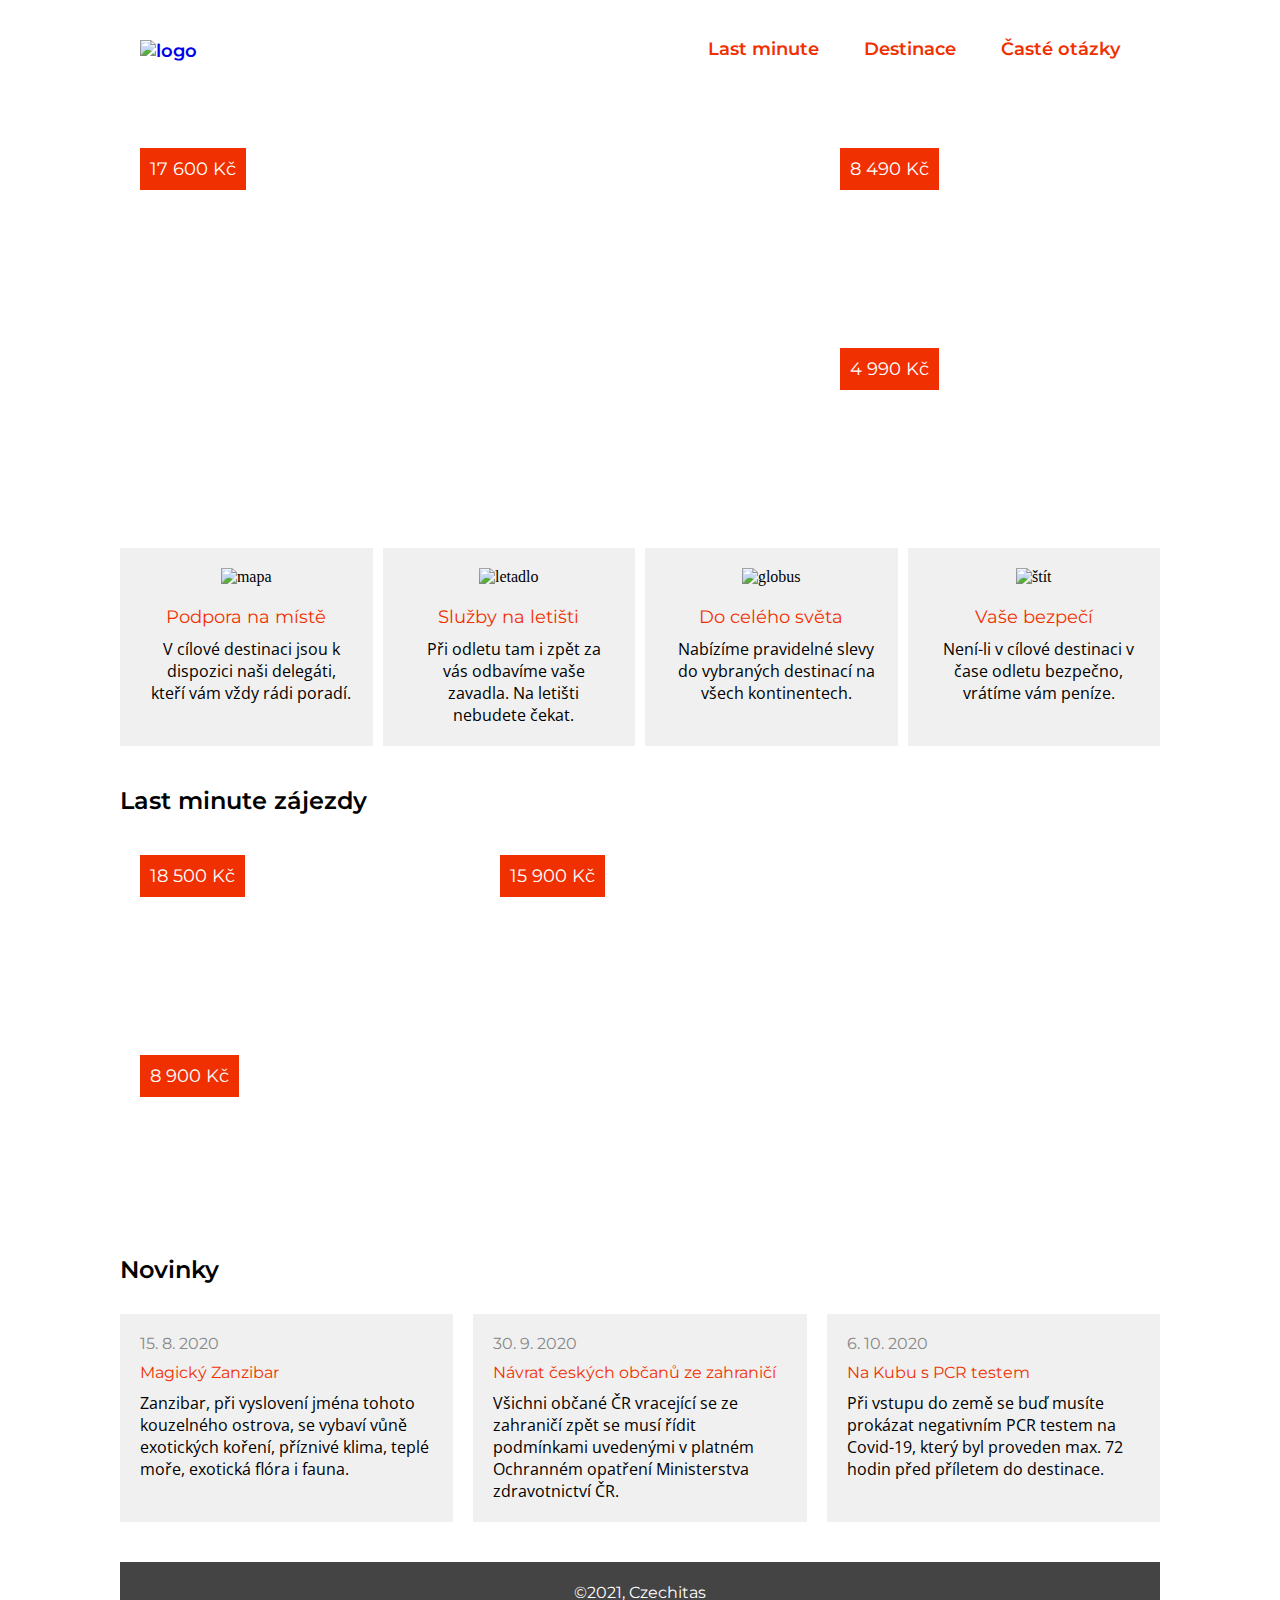
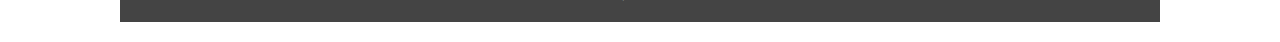
==== index.html @ ebce9c3f "přejmenováno" ====
<!DOCTYPE html>
<html lang="cz">
<head>
    <meta charset="UTF-8">
    <meta http-equiv="X-UA-Compatible" content="IE=edge">
    <meta name="viewport" content="width=device-width, initial-scale=1.0">
    <title>Projekt cestovka</title>

    <link rel="stylesheet" href="style.css">
    <link href="https://fonts.googleapis.com/css2?family=Montserrat:wght@400;600&family=Open+Sans:wght@400;700&display=swap" rel="stylesheet">
</head>

<body>

    <div class="container">

        <div class="top">
        
            <a href="index.html"><img class="logo" src="images/logo.svg" alt="logo"></a>

            <ul class="nav">
                <li class="nav__item"><a class="nav__a" href="index-offer.html">Last minute</a></li>
                <li class="nav__item"><a class="nav__a" href="index-blog.html">Destinace </a></li>
                <li class="nav__item"><a class="nav__a" href="#">Časté otázky</a></li>
            </ul>

        </div>

        <div class="offer offerLeft">
            <div class="offerCard first--left one">
                <p class="offerCard__price">17 600 Kč</p>
                <div class="offerCard__text">
                    <h2 class="offerCard__title--big">Pohoda pod palmami</h2>
                    <p class="offerCard__p">Nejlepší dovolená pro nejvíc nejlínější lidi na světě</p>
                </div>
            </div>

            <div class="offerCard two">
                <p class="offerCard__price">8 490 Kč</p>
                <h4 class="offerCard__title--small">Klid u jezera</h4>
            </div>

            <div class="offerCard three">
                <p class="offerCard__price">4 990 Kč</p>
                <h4 class="offerCard__title--small">Výlet na kole</h4>
            </div>
        </div>

        <div class="card">
            <div class="card__item">
                <img class="card__img" src="images/map.svg" alt="mapa">
                <div class="card__content">
                    <h5 class="card__title">Podpora na místě</h5>
                    <p class="card__p">V cílové destinaci jsou k dispozici naši delegáti, kteří vám vždy rádi poradí.</p>
                </div>
            </div>

            <div class="card__item">
                <img class="card__img" src="images/plane.svg" alt="letadlo">
                <div class="card__content">
                    <h5 class="card__title">Služby na letišti</h5>
                    <p class="card__p">Při odletu tam i zpět za vás odbavíme vaše zavadla. Na letišti nebudete čekat.</p>
                </div>
            </div>

            <div class="card__item">
                <img class="card__img" src="images/globe.svg" alt="globus">
                <div class="card__content">
                    <h5 class="card__title">Do celého světa</h5>
                    <p class="card__p">Nabízíme pravidelné slevy do vybraných destinací na všech kontinentech.</p>
                </div>
            </div>

            <div class="card__item">
                <img class="card__img" src="images/shield.svg" alt="štít">
                <div class="card__content">
                    <h5 class="card__title">Vaše bezpečí</h5>
                    <p class="card__p">Není-li v cílové destinaci v čase odletu bezpečno, vrátíme vám peníze.</p>
                </div>
            </div>
        </div>

        <h3 class="title--small">Last minute zájezdy</h3>
    
        <div class="offer offerRight">
            <div class="first--right offerCard four">
                <p class="offerCard__price">15 900 Kč</p>
                <div class="offerCard__text">
                    <h2 class="offerCard__title--big">Romantika u horského jezera</h2>
                    <p class="offerCard__p">Dechberoucí výhledy na horské štíty a zrcadlovou hladinu jezera.</p>
                </div>
            </div>

            <div class="offerCard five">
                <p class="offerCard__price">18 500 Kč</p>
                <h4 class="offerCard__title--small">Grand Canyon</h4>
            </div>

            <div class="offerCard six">
                <p class="offerCard__price">8 900 Kč</p>
                <h4 class="offerCard__title--small">Pěšky po Kanárských ostrovech</h4>
            </div>
        </div>


        <h3 class="title--small">Novinky</h3>
        
 
        <div class="cardSecondary">

            <div class="cardSecondary__item">
                <p class="cardSecondary__grey">15. 8. 2020</p>
                <h6 class="cardSecondary__title">Magický Zanzibar</h6>
                <p class="cardSecondary__p">Zanzibar, při vyslovení jména tohoto kouzelného ostrova, se vybaví vůně exotických koření, příznivé klima, teplé moře, exotická flóra i fauna.</p>
            </div>

            <div class="cardSecondary__item">
                <p class="cardSecondary__grey">30. 9. 2020</p>
                <h6 class="cardSecondary__title">Návrat českých občanů ze zahraničí</h6>
                <p class="cardSecondary__p">Všichni občané ČR vracející se ze zahraničí zpět se musí řídit podmínkami uvedenými v platném Ochranném opatření Ministerstva zdravotnictví ČR.</p>
            </div>

            <div class="cardSecondary__item">
                <p class="cardSecondary__grey">6. 10. 2020</p>
                <h6 class="cardSecondary__title">Na Kubu s PCR testem</h6>
                <p class="cardSecondary__p">Při vstupu do země se buď musíte prokázat negativním PCR testem na Covid-19, který byl proveden max. 72 hodin před příletem do destinace.</p>
            </div>

        </div>

        <footer class="footer">
            <p class="footer__p">&copy;2021, Czechitas</p>
        </footer>

    </div>

</body>
</html>
---- style.css ----
html {
  box-sizing: border-box;
}

*, ::before, ::after {
  box-sizing: inherit;
}

body {
  margin: 0;
}

.container {
  margin: 20px;
}
@media screen and (min-width: 960px) {
  .container {
    margin: 0px 120px;
  }
}

/* Top */
.top {
  font-family: "Montserrat", sans-serif;
  font-weight: 600;
  text-align: center;
  font-size: 14px;
  position: relative;
}
@media screen and (min-width: 492px) {
  .top {
    font-size: 18px;
  }
}
@media screen and (min-width: 768px) {
  .top {
    display: flex;
    justify-content: space-between;
    align-items: center;
  }
}
@media screen and (min-width: 960px) {
  .top {
    justify-content: space-between;
    margin: 20px 20px;
  }
}

.logo {
  margin-bottom: 30px;
}
@media screen and (min-width: 768px) {
  .logo {
    position: absolute;
    top: 20px;
    margin-bottom: 0;
  }
}

.nav {
  padding: 0;
  text-align: center;
}
.nav__item {
  list-style: none;
  display: inline-block;
}
.nav__a {
  text-decoration: none;
  color: #F03000;
  padding: 10px;
}
@media screen and (min-width: 492px) {
  .nav__a {
    padding: 20px;
  }
}
.nav__a:hover, .nav__a:focus {
  background-color: #F03000;
  color: #FFFFFF;
}

.navLine {
  margin-bottom: 90px;
  padding: 0;
  text-align: center;
}
.navLine__item {
  list-style: none;
  display: inline-block;
}
.navLine__a {
  text-decoration: none;
  color: #F03000;
  padding: 10px;
}
@media screen and (min-width: 492px) {
  .navLine__a {
    padding: 20px;
  }
}
.navLine__a:hover, .navLine__a:focus {
  background-color: #F03000;
  color: #FFFFFF;
}

.contentAside::before {
  content: "";
  position: absolute;
  display: block;
  height: 2px;
  width: 100%;
  background-color: #F03000;
  top: -40px;
}
@media screen and (min-width: 768px) {
  .contentAside::before {
    top: -60px;
  }
}
@media screen and (min-width: 960px) {
  .contentAside::before {
    top: -50px;
  }
}

/* Offers */
.offer {
  display: grid;
  grid-template-rows: 240px repeat(2, 150px);
  gap: 20px;
}
@media screen and (max-width: 768px) {
  .offer {
    margin-top: 50px;
  }
}
@media screen and (min-width: 768px) {
  .offer {
    grid-template-rows: 380px 180px;
    gap: 20px;
    grid-template-columns: repeat(2, 1fr);
    margin-top: 50px;
  }
}
@media screen and (min-width: 960px) {
  .offerLeft {
    grid-template-rows: repeat(2, 180px);
    gap: 20px;
    grid-template-columns: 2fr 1fr;
  }
}
.offerRight {
  margin-top: 20px;
}
@media screen and (min-width: 960px) {
  .offerRight {
    margin-top: 20px;
    grid-template-rows: repeat(2, 180px);
    gap: 20px;
    grid-template-columns: 1fr 2fr;
  }
}

.offerCard {
  position: relative;
}
.offerCard__price {
  position: absolute;
  font-family: "Montserrat", sans-serif;
  font-size: 18px;
  font-weight: 400;
  color: #FFFFFF;
  background-color: #F03000;
  padding: 10px;
  margin: 20px;
}
.offerCard__text {
  position: absolute;
  bottom: 20px;
  left: 20px;
  margin: 0;
}
.offerCard__title--big {
  position: absolute;
  bottom: 20px;
  font-family: "Montserrat", sans-serif;
  font-size: 28px;
  color: #FFFFFF;
  font-weight: 600;
  margin: 0 0 15px 0;
}
.offerCard__title--small {
  position: absolute;
  bottom: 20px;
  left: 20px;
  margin: 0;
  font-family: "Montserrat", sans-serif;
  font-size: 20px;
  font-weight: 600;
  color: #FFFFFF;
}
.offerCard__title--biggest {
  position: absolute;
  bottom: 20px;
  font-family: "Montserrat", sans-serif;
  font-size: 28px;
  color: #FFFFFF;
  font-weight: 600;
  margin: 0 0 15px 0;
}
@media screen and (min-width: 960px) {
  .offerCard__title--biggest {
    font-size: 48px;
  }
}
.offerCard__p {
  font-family: "Open Sans", sans-serif;
  font-size: 16px;
  color: #FFFFFF;
  font-weight: 400;
  margin: 0;
}

.one {
  background-image: url("images/palmy@2x.png");
  background-size: cover;
  background-position: center;
}

.two {
  background-image: url("images/jezero2@2x.png");
  background-size: cover;
  background-position: center;
}

.three {
  background-image: url("images/nakole@2x.png");
  background-size: cover;
  background-position: center;
}

.four {
  background-image: url("images/lodicka@2x.png");
  background-size: cover;
  background-position: center;
}

.five {
  background-image: url("images/podkova@2x.png");
  background-size: cover;
  background-position: center;
}

.six {
  background-image: url("images/zatoka@2x.png");
  background-size: cover;
  background-position: center;
}

@media screen and (min-width: 768px) {
  .first--left {
    grid-column: 1/-1;
    grid-row: 1/2;
  }
}
@media screen and (min-width: 960px) {
  .first--left {
    grid-column: 1/2;
    grid-row: 1/-1;
  }
}

@media screen and (min-width: 768px) {
  .first--right {
    grid-column: 1/-1;
    grid-row: 1/2;
  }
}
@media screen and (min-width: 960px) {
  .first--right {
    grid-column: 2/-1;
    grid-row: 1/-1;
  }
}

.title--small {
  font-family: "Montserrat", sans-serif;
  font-size: 24px;
  font-weight: 600;
  color: #000000;
  margin: 40px 0 0 0;
}

/* Services */
.card {
  display: grid;
  margin: 40px 0;
  gap: 10px;
}
@media screen and (min-width: 768px) {
  .card {
    grid-template-columns: repeat(2, 1fr);
  }
}
@media screen and (min-width: 960px) {
  .card {
    grid-template-columns: repeat(4, 1fr);
  }
}
.card__item {
  display: flex;
  background-color: #F0F0F0;
}
@media screen and (min-width: 768px) {
  .card__item {
    display: inline-block;
    text-align: center;
  }
}
.card__img {
  width: 40px;
  height: 30px;
  margin: 30px 0 30px 30px;
}
@media screen and (min-width: 768px) {
  .card__img {
    margin: 20px;
  }
}
.card__title {
  font-family: "Montserrat", sans-serif;
  font-size: 18px;
  color: #F03000;
  font-weight: 400;
  margin: 20px 20px 10px 30px;
}
@media screen and (min-width: 768px) {
  .card__title {
    margin: 0 0 10px 0;
  }
}
.card__p {
  font-family: "Open Sans", sans-serif;
  font-size: 16px;
  font-weight: 400;
  color: #000000;
  margin: 0 20px 20px 30px;
}

/* News */
.cardSecondary {
  display: grid;
  margin: 30px 0 0 0;
  gap: 20px;
}
@media screen and (min-width: 768px) {
  .cardSecondary--grid {
    display: grid;
    grid-template-columns: repeat(2, 1fr);
    gap: 20px;
    margin-top: 40px;
  }
}
@media screen and (min-width: 960px) {
  .cardSecondary--grid {
    display: grid;
    grid-template-columns: 1fr;
    gap: 20px;
    margin: 0 0 0 20px;
  }
}
@media screen and (min-width: 960px) {
  .cardSecondary {
    grid-template-columns: repeat(3, 1fr);
  }
}
.cardSecondary__item {
  background-color: #F0F0F0;
}
.cardSecondary__item--highlighted {
  background-color: #F03000;
}
.cardSecondary__grey {
  font-family: "Montserrat", sans-serif;
  font-weight: 400;
  color: #888888;
  font-size: 16px;
  margin: 20px 20px 10px 20px;
}
.cardSecondary__grey--small {
  font-size: 14px;
  font-family: "Montserrat", sans-serif;
  font-weight: 400;
  color: #888888;
  margin: 20px 20px 10px 20px;
  padding: 20px 0 0 0;
}
@media screen and (min-width: 768px) {
  .cardSecondary__grey--small {
    padding: 0;
  }
}
.cardSecondary__title {
  font-family: "Montserrat", sans-serif;
  font-size: 16px;
  color: #F03000;
  font-weight: 400;
  margin: 10px 20px;
}
.cardSecondary__p {
  font-family: "Open Sans", sans-serif;
  font-size: 16px;
  font-weight: 400;
  color: #000000;
  margin: 0 20px 20px 20px;
  padding: 0 0 20px 0;
}
@media screen and (min-width: 768px) {
  .cardSecondary__p {
    padding: 0;
  }
}
.cardSecondary__p--highlighted {
  color: #FFFFFF;
  font-weight: bold;
  font-family: "Open Sans", sans-serif;
  font-size: 28px;
  margin: 0 20px 20px 20px;
  padding: 0 0 20px 0;
}
@media screen and (min-width: 768px) {
  .cardSecondary__p--highlighted {
    padding: 0;
  }
}

/* Footer */
.footer {
  background-color: #444444;
  height: 60px;
  display: flex;
  align-items: center;
  justify-content: center;
  margin-top: 40px;
  margin-bottom: 20px;
}
.footer__p {
  font-family: "Montserrat", sans-serif;
  font-weight: 400;
  font-size: 16px;
  color: #FFFFFF;
}

/* Blog */
.contentAside {
  position: relative;
}
@media screen and (min-width: 960px) {
  .contentAside {
    display: grid;
    grid-template-columns: 70% 30%;
  }
}
.contentAside--noLine {
  margin-top: 40px;
  position: relative;
}
@media screen and (min-width: 960px) {
  .contentAside--noLine {
    display: grid;
    grid-template-columns: 70% 30%;
  }
}

.article {
  margin: 30px 0;
}
@media screen and (min-width: 960px) {
  .article {
    margin: 0;
  }
}
.article__title--big {
  font-family: "Montserrat", sans-serif;
  font-weight: 400;
  font-size: 36px;
  color: #F03000;
  margin: 0 0 30px 0;
}
@media screen and (max-width: 960px) {
  .article__title--big {
    margin: 40px 0 30px 0;
  }
}
.article__title--small {
  font-size: 24px;
  font-family: "Montserrat", sans-serif;
  color: #000000;
  font-weight: 600;
}
.article__p {
  font-family: "Open Sans", sans-serif;
  font-weight: 400;
  font-size: 16px;
  color: #000000;
}
.article__img {
  width: 100%;
  margin: 24px 0;
}

.asideOffer {
  display: grid;
  grid-template-rows: 30px repeat(3, 180px);
  gap: 20px;
  margin: 40px 0;
}
@media screen and (min-width: 960px) {
  .asideOffer {
    margin: 0 0 0 20px;
  }
}
.asideOffer__title--small {
  margin: 0;
  font-family: "Montserrat", sans-serif;
  font-weight: 600;
  color: #000000;
  font-size: 24px;
}
@media screen and (max-width: 960px) {
  .asideOffer__title--small {
    grid-column: 1/-1;
  }
}
@media screen and (min-width: 960px) and (max-width: 1200px) {
  .asideOffer__title--small {
    font-size: 20px;
  }
}
.asideOffer__card {
  position: relative;
}
.asideOffer__card--hidden {
  display: none;
}
@media screen and (min-width: 768px) and (max-width: 960px) {
  .asideOffer__card--hidden {
    display: block;
    font-family: "Open Sans", sans-serif;
    font-size: 16px;
    color: #FFFFFF;
    font-weight: 400;
    margin: 0;
  }
}
.asideOffer__card--first {
  position: relative;
}
@media screen and (max-width: 960px) {
  .asideOffer__card--first {
    grid-column: 1/-1;
  }
}
.asideOffer__text {
  font-size: 20px;
  margin: 0;
}
.asideOffer__text--bigger {
  font-size: 20px;
  margin: 0;
  font-family: "Montserrat", sans-serif;
  color: #FFFFFF;
  font-weight: 600;
}
@media screen and (min-width: 768px) and (max-width: 960px) {
  .asideOffer__text--bigger {
    font-size: 28px;
  }
}
@media screen and (min-width: 768px) and (max-width: 960px) {
  .asideOffer {
    margin-left: 0;
    grid-template-rows: 30px 380px 180px;
    grid-template-columns: repeat(2, 1fr);
  }
}

/* Offer */
.bannerTop {
  height: 240px;
  position: relative;
}
@media screen and (min-width: 768px) {
  .bannerTop {
    height: 380px;
  }
}
@media screen and (min-width: 960px) {
  .bannerTop {
    height: 470px;
  }
}

.textOpacity {
  opacity: 0.7;
  color: #FFFFFF;
}

.gallery {
  display: grid;
  grid-template-columns: repeat(2, 1fr);
  gap: 20px;
}
@media screen and (min-width: 768px) {
  .gallery {
    grid-template-columns: repeat(3, 1fr);
    gap: 20px;
  }
}
.gallery__item {
  width: 100%;
}

@media screen and (min-width: 960px) {
  .split {
    display: grid;
    grid-template-columns: 70% 30%;
  }
}

@media screen and (min-width: 960px) {
  .half {
    grid-column: 1/2;
    margin: 40px 0 0 0;
  }
}/*# sourceMappingURL=style.css.map */
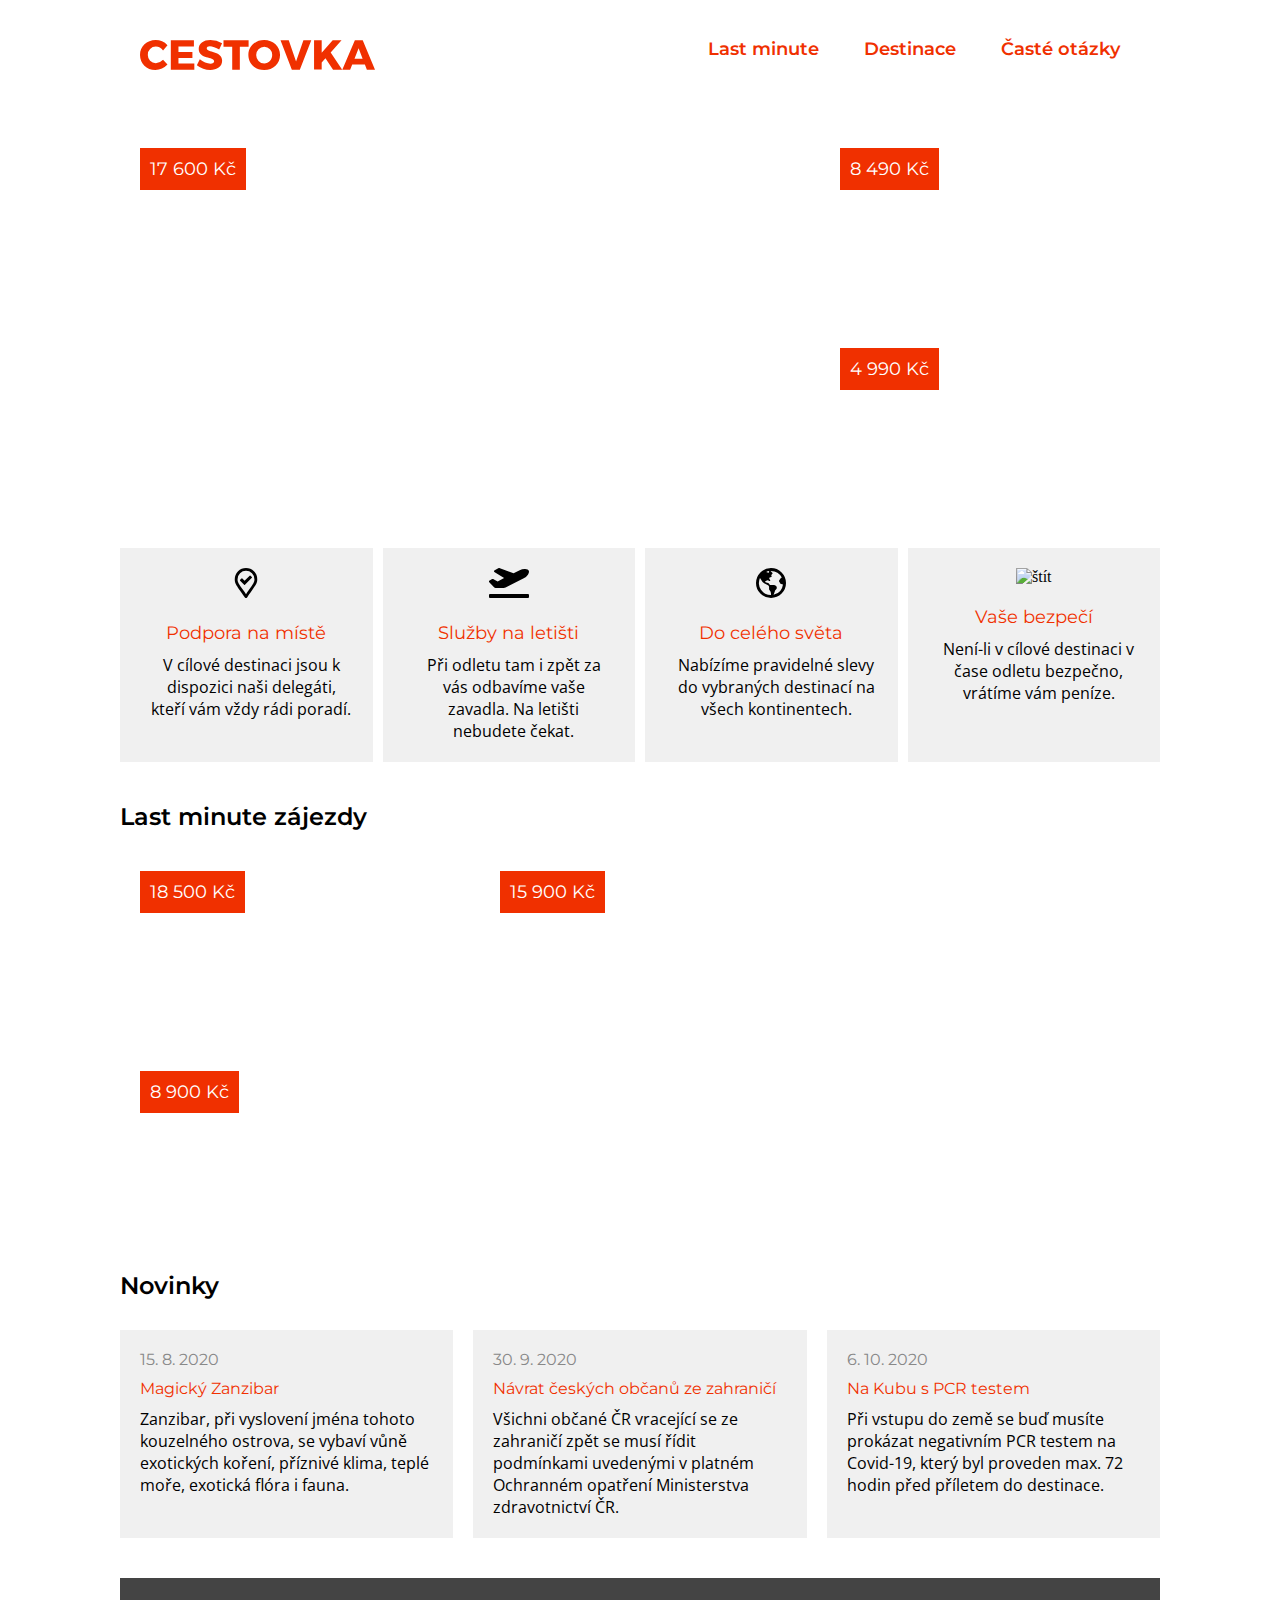
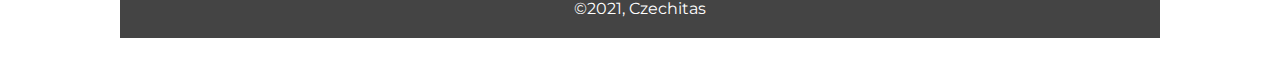
==== commit d884a7ca: "obrazky" ====
--- a/index.html
+++ b/index.html
@@ -16,7 +16,7 @@
 
         <div class="top">
         
-            <a href="index.html"><img class="logo" src="images/logo.svg" alt="logo"></a>
+            <a href="index.html"><img class="logo" src="Images/logo.svg" alt="logo"></a>
 
             <ul class="nav">
                 <li class="nav__item"><a class="nav__a" href="index-offer.html">Last minute</a></li>
@@ -48,7 +48,7 @@
 
         <div class="card">
             <div class="card__item">
-                <img class="card__img" src="images/map.svg" alt="mapa">
+                <img class="card__img" src="Images/map.svg" alt="mapa">
                 <div class="card__content">
                     <h5 class="card__title">Podpora na místě</h5>
                     <p class="card__p">V cílové destinaci jsou k dispozici naši delegáti, kteří vám vždy rádi poradí.</p>
@@ -56,7 +56,7 @@
             </div>
 
             <div class="card__item">
-                <img class="card__img" src="images/plane.svg" alt="letadlo">
+                <img class="card__img" src="Images/plane.svg" alt="letadlo">
                 <div class="card__content">
                     <h5 class="card__title">Služby na letišti</h5>
                     <p class="card__p">Při odletu tam i zpět za vás odbavíme vaše zavadla. Na letišti nebudete čekat.</p>
@@ -64,7 +64,7 @@
             </div>
 
             <div class="card__item">
-                <img class="card__img" src="images/globe.svg" alt="globus">
+                <img class="card__img" src="Images/globe.svg" alt="globus">
                 <div class="card__content">
                     <h5 class="card__title">Do celého světa</h5>
                     <p class="card__p">Nabízíme pravidelné slevy do vybraných destinací na všech kontinentech.</p>
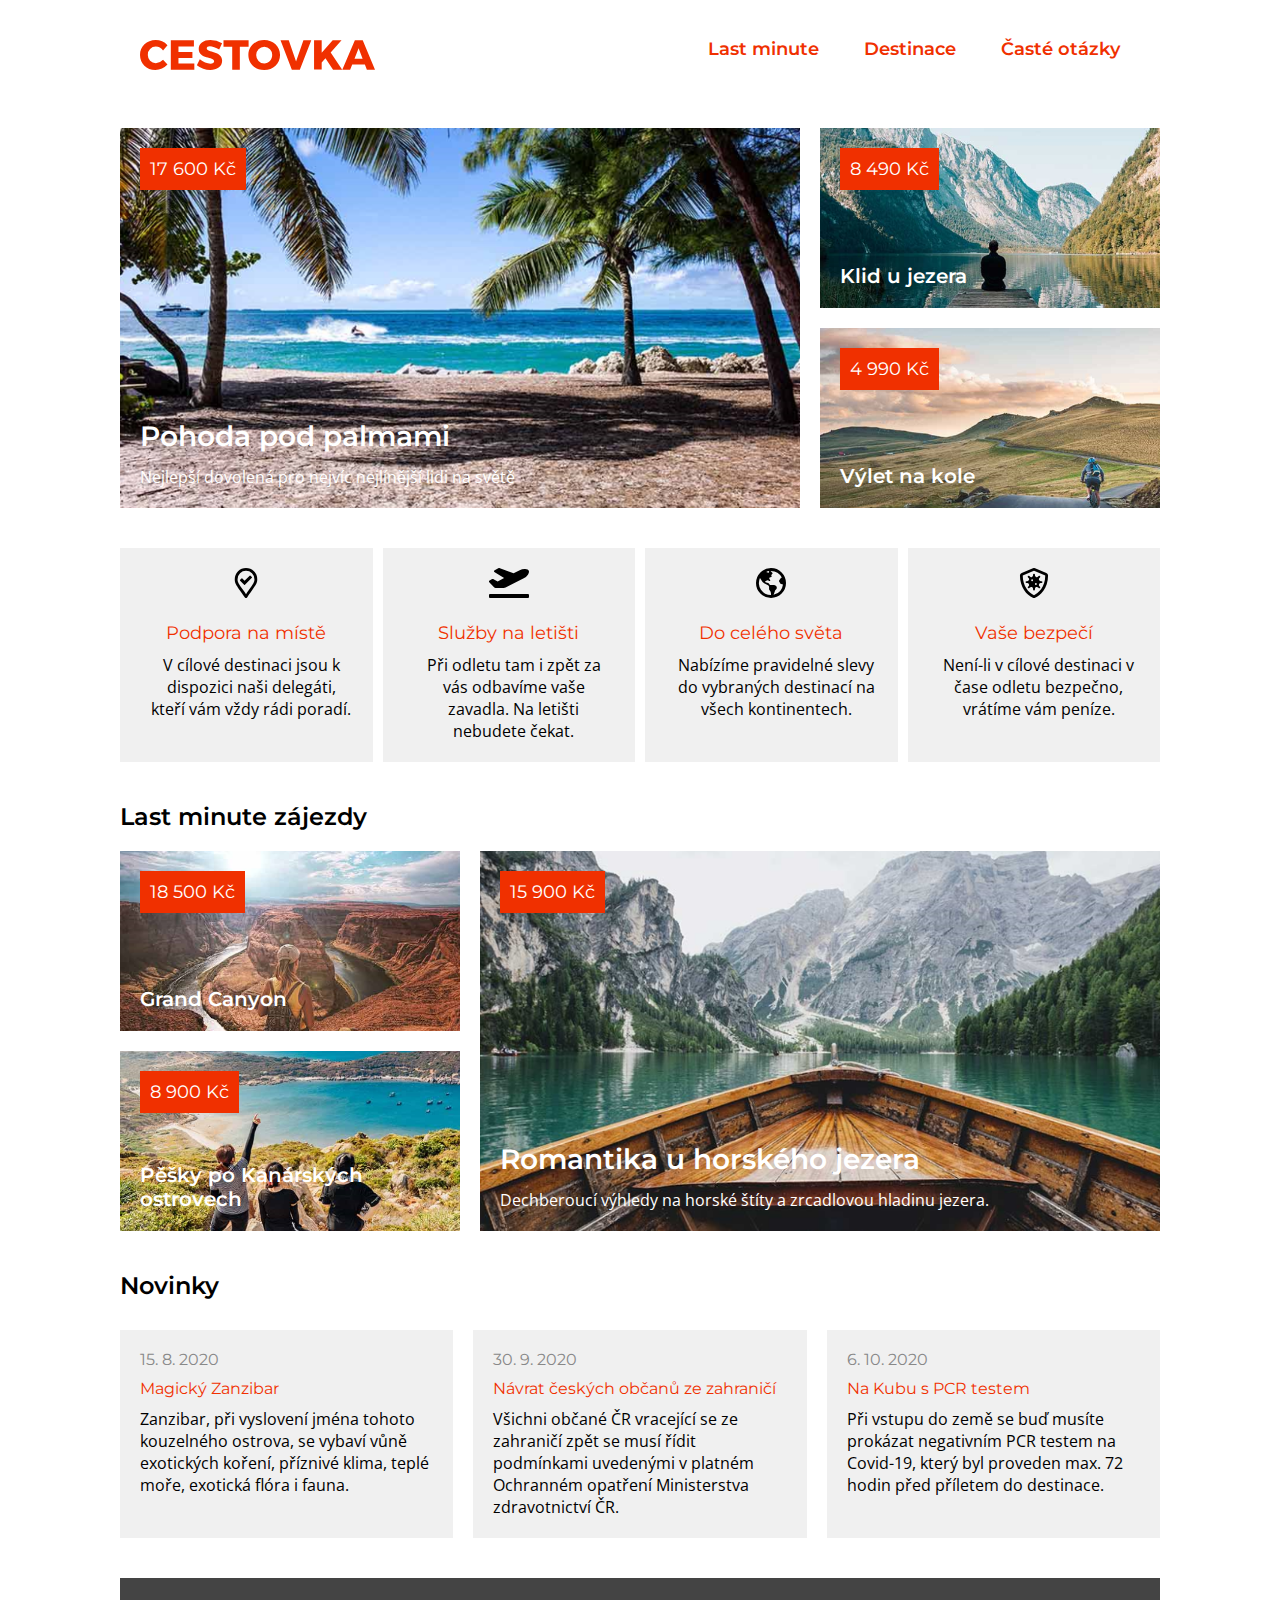
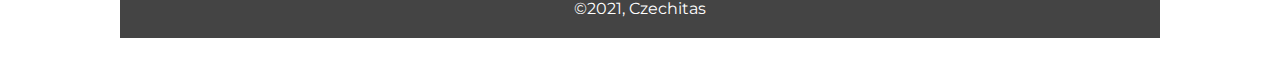
==== commit f6ed57ba: "obr" ====
--- a/index.html
+++ b/index.html
@@ -72,7 +72,7 @@
             </div>
 
             <div class="card__item">
-                <img class="card__img" src="images/shield.svg" alt="štít">
+                <img class="card__img" src="Images/shield.svg" alt="štít">
                 <div class="card__content">
                     <h5 class="card__title">Vaše bezpečí</h5>
                     <p class="card__p">Není-li v cílové destinaci v čase odletu bezpečno, vrátíme vám peníze.</p>
--- a/style.css
+++ b/style.css
@@ -223,37 +223,37 @@
 }
 
 .one {
-  background-image: url("images/palmy@2x.png");
+  background-image: url("Images/palmy@2x.png");
   background-size: cover;
   background-position: center;
 }
 
 .two {
-  background-image: url("images/jezero2@2x.png");
+  background-image: url("Images/jezero2@2x.png");
   background-size: cover;
   background-position: center;
 }
 
 .three {
-  background-image: url("images/nakole@2x.png");
+  background-image: url("Images/nakole@2x.png");
   background-size: cover;
   background-position: center;
 }
 
 .four {
-  background-image: url("images/lodicka@2x.png");
+  background-image: url("Images/lodicka@2x.png");
   background-size: cover;
   background-position: center;
 }
 
 .five {
-  background-image: url("images/podkova@2x.png");
+  background-image: url("Images/podkova@2x.png");
   background-size: cover;
   background-position: center;
 }
 
 .six {
-  background-image: url("images/zatoka@2x.png");
+  background-image: url("Images/zatoka@2x.png");
   background-size: cover;
   background-position: center;
 }
